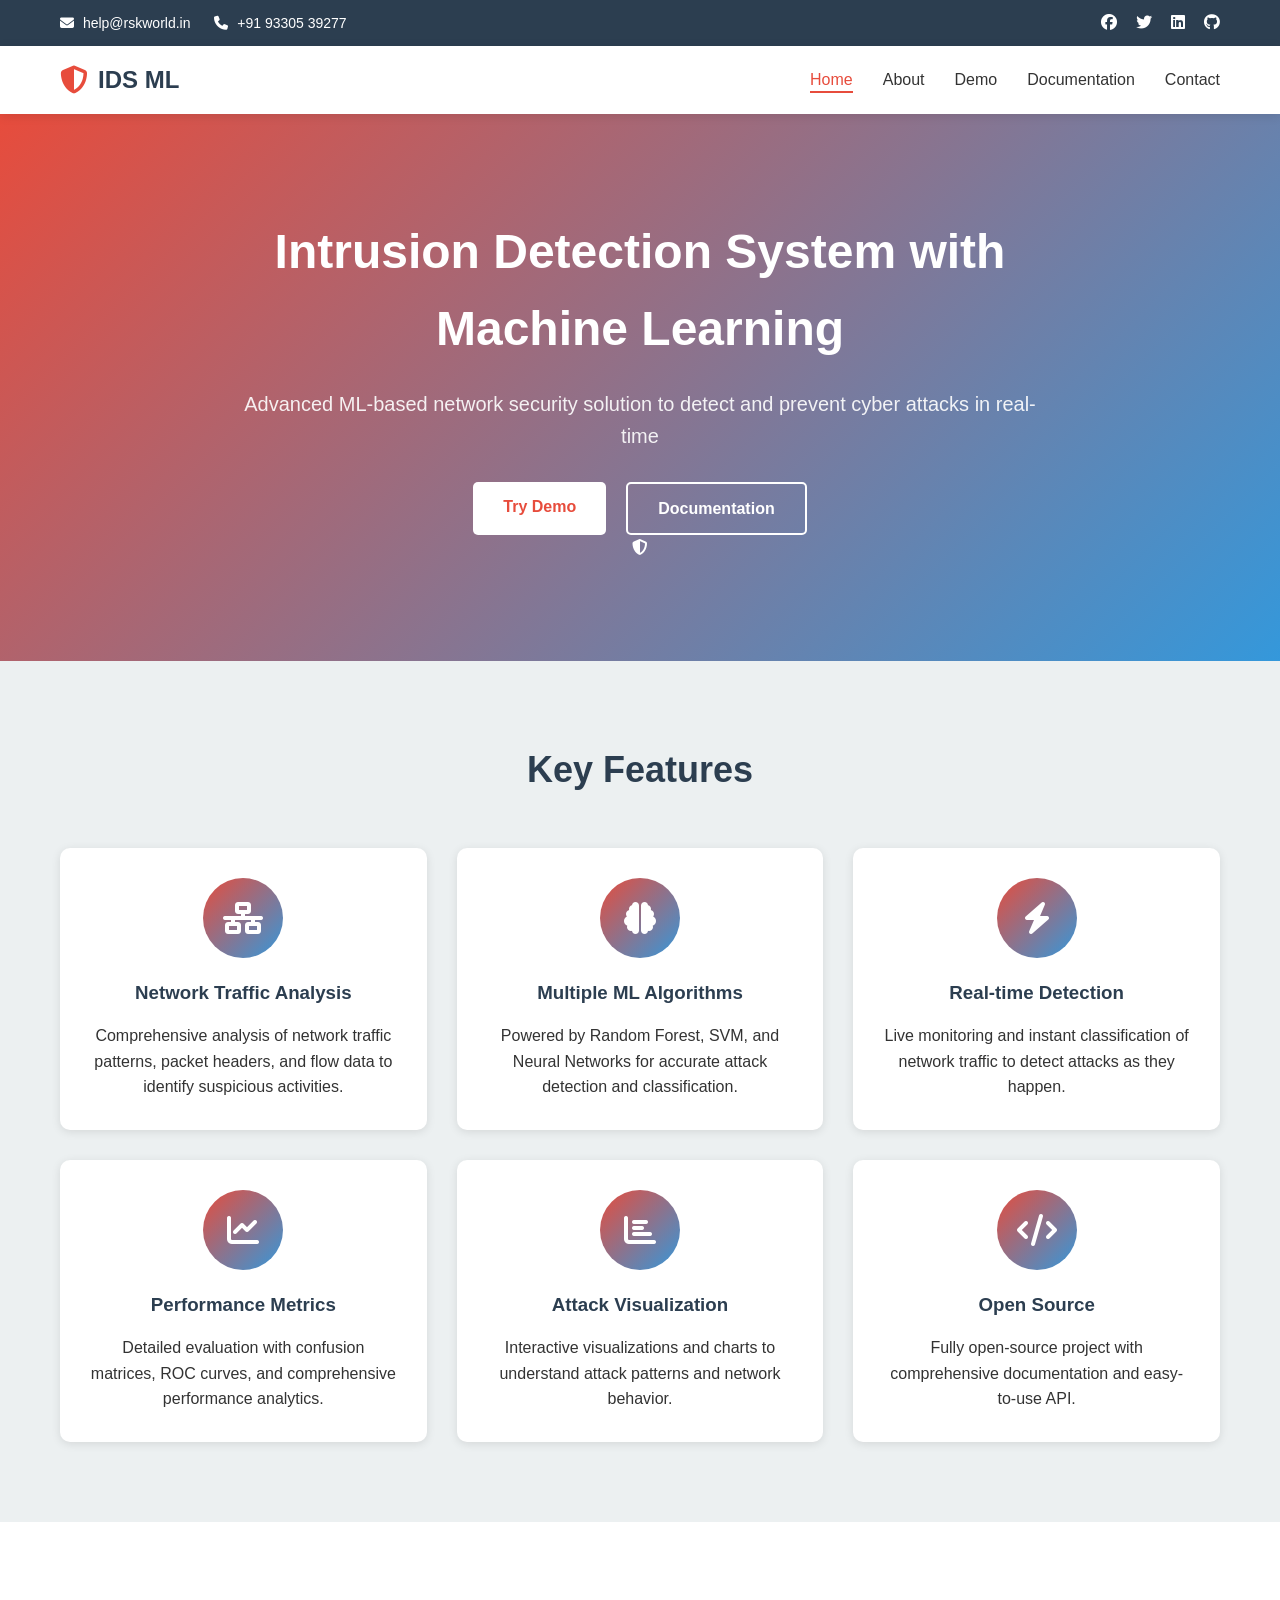
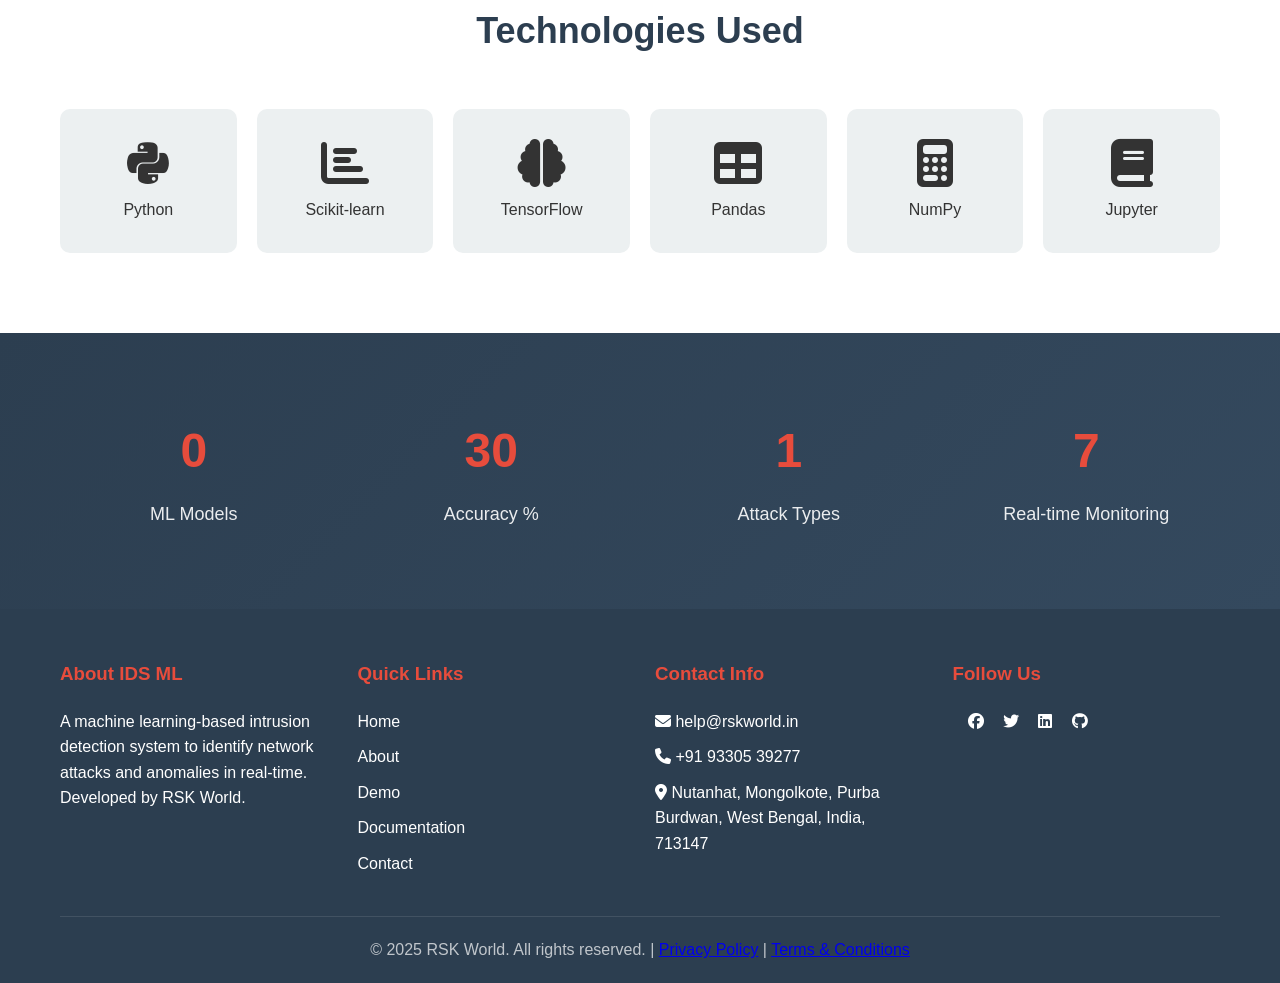
==== web/index.html @ f41d839c "Add files via upload" ====
<!DOCTYPE html>
<html lang="en">
<head>
    <meta charset="UTF-8">
    <meta name="viewport" content="width=device-width, initial-scale=1.0">
    <title>Intrusion Detection System (IDS) with Machine Learning - RSK World</title>
    <meta name="description" content="A machine learning-based intrusion detection system to identify network attacks and anomalies in real-time.">
    <link rel="stylesheet" href="css/style.css">
    <link rel="stylesheet" href="https://cdnjs.cloudflare.com/ajax/libs/font-awesome/6.4.0/css/all.min.css">
</head>
<body>
    <!-- Top Bar -->
    <div class="top-bar" id="topBar">
        <div class="container">
            <div class="top-bar-content">
                <div class="contact-info">
                    <span><i class="fas fa-envelope"></i> help@rskworld.in</span>
                    <span><i class="fas fa-phone"></i> +91 93305 39277</span>
                </div>
                <div class="social-links">
                    <a href="#" aria-label="Facebook"><i class="fab fa-facebook"></i></a>
                    <a href="#" aria-label="Twitter"><i class="fab fa-twitter"></i></a>
                    <a href="#" aria-label="LinkedIn"><i class="fab fa-linkedin"></i></a>
                    <a href="#" aria-label="GitHub"><i class="fab fa-github"></i></a>
                </div>
            </div>
        </div>
    </div>

    <!-- Header -->
    <header class="header" id="header">
        <div class="container">
            <div class="header-content">
                <div class="logo">
                    <a href="index.html">
                        <i class="fas fa-shield-alt"></i>
                        <span>IDS ML</span>
                    </a>
                </div>
                <nav class="nav" id="nav">
                    <ul>
                        <li><a href="index.html" class="active">Home</a></li>
                        <li><a href="about.html">About</a></li>
                        <li><a href="demo.html">Demo</a></li>
                        <li><a href="documentation.html">Documentation</a></li>
                        <li><a href="contact.html">Contact</a></li>
                    </ul>
                </nav>
                <button class="menu-toggle" id="menuToggle" aria-label="Toggle menu">
                    <span></span>
                    <span></span>
                    <span></span>
                </button>
            </div>
        </div>
    </header>

    <!-- Hero Section -->
    <section class="hero">
        <div class="container">
            <div class="hero-content">
                <h1>Intrusion Detection System with Machine Learning</h1>
                <p class="hero-subtitle">Advanced ML-based network security solution to detect and prevent cyber attacks in real-time</p>
                <div class="hero-buttons">
                    <a href="demo.html" class="btn btn-primary">Try Demo</a>
                    <a href="documentation.html" class="btn btn-secondary">Documentation</a>
                </div>
            </div>
            <div class="hero-image">
                <i class="fas fa-shield-alt"></i>
            </div>
        </div>
    </section>

    <!-- Features Section -->
    <section class="features">
        <div class="container">
            <h2 class="section-title">Key Features</h2>
            <div class="features-grid">
                <div class="feature-card">
                    <div class="feature-icon">
                        <i class="fas fa-network-wired"></i>
                    </div>
                    <h3>Network Traffic Analysis</h3>
                    <p>Comprehensive analysis of network traffic patterns, packet headers, and flow data to identify suspicious activities.</p>
                </div>
                <div class="feature-card">
                    <div class="feature-icon">
                        <i class="fas fa-brain"></i>
                    </div>
                    <h3>Multiple ML Algorithms</h3>
                    <p>Powered by Random Forest, SVM, and Neural Networks for accurate attack detection and classification.</p>
                </div>
                <div class="feature-card">
                    <div class="feature-icon">
                        <i class="fas fa-bolt"></i>
                    </div>
                    <h3>Real-time Detection</h3>
                    <p>Live monitoring and instant classification of network traffic to detect attacks as they happen.</p>
                </div>
                <div class="feature-card">
                    <div class="feature-icon">
                        <i class="fas fa-chart-line"></i>
                    </div>
                    <h3>Performance Metrics</h3>
                    <p>Detailed evaluation with confusion matrices, ROC curves, and comprehensive performance analytics.</p>
                </div>
                <div class="feature-card">
                    <div class="feature-icon">
                        <i class="fas fa-chart-bar"></i>
                    </div>
                    <h3>Attack Visualization</h3>
                    <p>Interactive visualizations and charts to understand attack patterns and network behavior.</p>
                </div>
                <div class="feature-card">
                    <div class="feature-icon">
                        <i class="fas fa-code"></i>
                    </div>
                    <h3>Open Source</h3>
                    <p>Fully open-source project with comprehensive documentation and easy-to-use API.</p>
                </div>
            </div>
        </div>
    </section>

    <!-- Technologies Section -->
    <section class="technologies">
        <div class="container">
            <h2 class="section-title">Technologies Used</h2>
            <div class="tech-grid">
                <div class="tech-item">
                    <i class="fab fa-python"></i>
                    <span>Python</span>
                </div>
                <div class="tech-item">
                    <i class="fas fa-chart-bar"></i>
                    <span>Scikit-learn</span>
                </div>
                <div class="tech-item">
                    <i class="fas fa-brain"></i>
                    <span>TensorFlow</span>
                </div>
                <div class="tech-item">
                    <i class="fas fa-table"></i>
                    <span>Pandas</span>
                </div>
                <div class="tech-item">
                    <i class="fas fa-calculator"></i>
                    <span>NumPy</span>
                </div>
                <div class="tech-item">
                    <i class="fas fa-book"></i>
                    <span>Jupyter</span>
                </div>
            </div>
        </div>
    </section>

    <!-- Stats Section -->
    <section class="stats">
        <div class="container">
            <div class="stats-grid">
                <div class="stat-item">
                    <div class="stat-number" data-target="3">0</div>
                    <div class="stat-label">ML Models</div>
                </div>
                <div class="stat-item">
                    <div class="stat-number" data-target="100">0</div>
                    <div class="stat-label">Accuracy %</div>
                </div>
                <div class="stat-item">
                    <div class="stat-number" data-target="5">0</div>
                    <div class="stat-label">Attack Types</div>
                </div>
                <div class="stat-item">
                    <div class="stat-number" data-target="24">0</div>
                    <div class="stat-label">Real-time Monitoring</div>
                </div>
            </div>
        </div>
    </section>

    <!-- Footer -->
    <footer class="footer">
        <div class="container">
            <div class="footer-content">
                <div class="footer-section">
                    <h3>About IDS ML</h3>
                    <p>A machine learning-based intrusion detection system to identify network attacks and anomalies in real-time. Developed by RSK World.</p>
                </div>
                <div class="footer-section">
                    <h3>Quick Links</h3>
                    <ul>
                        <li><a href="index.html">Home</a></li>
                        <li><a href="about.html">About</a></li>
                        <li><a href="demo.html">Demo</a></li>
                        <li><a href="documentation.html">Documentation</a></li>
                        <li><a href="contact.html">Contact</a></li>
                    </ul>
                </div>
                <div class="footer-section">
                    <h3>Contact Info</h3>
                    <ul>
                        <li><i class="fas fa-envelope"></i> help@rskworld.in</li>
                        <li><i class="fas fa-phone"></i> +91 93305 39277</li>
                        <li><i class="fas fa-map-marker-alt"></i> Nutanhat, Mongolkote, Purba Burdwan, West Bengal, India, 713147</li>
                    </ul>
                </div>
                <div class="footer-section">
                    <h3>Follow Us</h3>
                    <div class="social-links">
                        <a href="#" aria-label="Facebook"><i class="fab fa-facebook"></i></a>
                        <a href="#" aria-label="Twitter"><i class="fab fa-twitter"></i></a>
                        <a href="#" aria-label="LinkedIn"><i class="fab fa-linkedin"></i></a>
                        <a href="#" aria-label="GitHub"><i class="fab fa-github"></i></a>
                    </div>
                </div>
            </div>
            <div class="footer-bottom">
                <p>&copy; 2025 RSK World. All rights reserved. | <a href="privacy.html">Privacy Policy</a> | <a href="terms.html">Terms & Conditions</a></p>
            </div>
        </div>
    </footer>

    <script src="js/main.js"></script>
</body>
</html>
---- web/css/style.css ----
/* Reset and Base Styles */
* {
    margin: 0;
    padding: 0;
    box-sizing: border-box;
}

:root {
    --primary-color: #e74c3c;
    --secondary-color: #3498db;
    --dark-color: #2c3e50;
    --light-color: #ecf0f1;
    --text-color: #333;
    --text-light: #666;
    --border-color: #ddd;
    --success-color: #27ae60;
    --warning-color: #f39c12;
    --shadow: 0 2px 10px rgba(0,0,0,0.1);
    --shadow-lg: 0 5px 20px rgba(0,0,0,0.15);
    --transition: all 0.3s ease;
}

body {
    font-family: 'Segoe UI', Tahoma, Geneva, Verdana, sans-serif;
    line-height: 1.6;
    color: var(--text-color);
    background-color: #fff;
}

.container {
    max-width: 1200px;
    margin: 0 auto;
    padding: 0 20px;
}

/* Top Bar */
.top-bar {
    background: var(--dark-color);
    color: #fff;
    padding: 10px 0;
    font-size: 14px;
}

.top-bar-content {
    display: flex;
    justify-content: space-between;
    align-items: center;
}

.contact-info span {
    margin-right: 20px;
}

.contact-info i {
    margin-right: 5px;
}

.social-links a {
    color: #fff;
    margin-left: 15px;
    font-size: 16px;
    transition: var(--transition);
}

.social-links a:hover {
    color: var(--primary-color);
}

/* Header */
.header {
    background: #fff;
    box-shadow: var(--shadow);
    position: sticky;
    top: 0;
    z-index: 1000;
    transition: var(--transition);
}

.header.sticky {
    box-shadow: var(--shadow-lg);
}

.header-content {
    display: flex;
    justify-content: space-between;
    align-items: center;
    padding: 15px 0;
}

.logo a {
    display: flex;
    align-items: center;
    text-decoration: none;
    color: var(--dark-color);
    font-size: 24px;
    font-weight: bold;
}

.logo i {
    color: var(--primary-color);
    margin-right: 10px;
    font-size: 28px;
}

.nav ul {
    display: flex;
    list-style: none;
    gap: 30px;
}

.nav a {
    text-decoration: none;
    color: var(--text-color);
    font-weight: 500;
    transition: var(--transition);
    position: relative;
}

.nav a:hover,
.nav a.active {
    color: var(--primary-color);
}

.nav a.active::after {
    content: '';
    position: absolute;
    bottom: -5px;
    left: 0;
    width: 100%;
    height: 2px;
    background: var(--primary-color);
}

.menu-toggle {
    display: none;
    flex-direction: column;
    background: none;
    border: none;
    cursor: pointer;
    gap: 5px;
}

.menu-toggle span {
    width: 25px;
    height: 3px;
    background: var(--dark-color);
    transition: var(--transition);
}

/* Hero Section */
.hero {
    background: linear-gradient(135deg, var(--primary-color) 0%, var(--secondary-color) 100%);
    color: #fff;
    padding: 100px 0;
    text-align: center;
}

.hero-content {
    max-width: 800px;
    margin: 0 auto;
}

.hero h1 {
    font-size: 48px;
    margin-bottom: 20px;
    animation: fadeInUp 0.8s ease;
}

.hero-subtitle {
    font-size: 20px;
    margin-bottom: 30px;
    opacity: 0.9;
    animation: fadeInUp 1s ease;
}

.hero-buttons {
    display: flex;
    gap: 20px;
    justify-content: center;
    animation: fadeInUp 1.2s ease;
}

.btn {
    padding: 12px 30px;
    border-radius: 5px;
    text-decoration: none;
    font-weight: 600;
    transition: var(--transition);
    display: inline-block;
}

.btn-primary {
    background: #fff;
    color: var(--primary-color);
}

.btn-primary:hover {
    transform: translateY(-2px);
    box-shadow: var(--shadow-lg);
}

.btn-secondary {
    background: transparent;
    color: #fff;
    border: 2px solid #fff;
}

.btn-secondary:hover {
    background: #fff;
    color: var(--primary-color);
}

/* Features Section */
.features {
    padding: 80px 0;
    background: var(--light-color);
}

.section-title {
    text-align: center;
    font-size: 36px;
    margin-bottom: 50px;
    color: var(--dark-color);
}

.features-grid {
    display: grid;
    grid-template-columns: repeat(auto-fit, minmax(300px, 1fr));
    gap: 30px;
}

.feature-card {
    background: #fff;
    padding: 30px;
    border-radius: 10px;
    text-align: center;
    box-shadow: var(--shadow);
    transition: var(--transition);
}

.feature-card:hover {
    transform: translateY(-5px);
    box-shadow: var(--shadow-lg);
}

.feature-icon {
    width: 80px;
    height: 80px;
    margin: 0 auto 20px;
    background: linear-gradient(135deg, var(--primary-color), var(--secondary-color));
    border-radius: 50%;
    display: flex;
    align-items: center;
    justify-content: center;
    color: #fff;
    font-size: 32px;
}

.feature-card h3 {
    margin-bottom: 15px;
    color: var(--dark-color);
}

/* Technologies Section */
.technologies {
    padding: 80px 0;
}

.tech-grid {
    display: grid;
    grid-template-columns: repeat(auto-fit, minmax(150px, 1fr));
    gap: 20px;
}

.tech-item {
    background: var(--light-color);
    padding: 30px;
    text-align: center;
    border-radius: 10px;
    transition: var(--transition);
}

.tech-item:hover {
    background: var(--primary-color);
    color: #fff;
    transform: translateY(-5px);
}

.tech-item i {
    font-size: 48px;
    margin-bottom: 10px;
    display: block;
}

/* Stats Section */
.stats {
    background: linear-gradient(135deg, var(--dark-color) 0%, #34495e 100%);
    color: #fff;
    padding: 80px 0;
}

.stats-grid {
    display: grid;
    grid-template-columns: repeat(auto-fit, minmax(200px, 1fr));
    gap: 30px;
}

.stat-item {
    text-align: center;
}

.stat-number {
    font-size: 48px;
    font-weight: bold;
    margin-bottom: 10px;
    color: var(--primary-color);
}

.stat-label {
    font-size: 18px;
    opacity: 0.9;
}

/* Contact Section */
.page-header {
    background: linear-gradient(135deg, var(--primary-color) 0%, var(--secondary-color) 100%);
    color: #fff;
    padding: 60px 0;
    text-align: center;
}

.page-header h1 {
    font-size: 42px;
    margin-bottom: 15px;
}

.contact-section {
    padding: 60px 0;
}

.contact-stats {
    display: grid;
    grid-template-columns: repeat(auto-fit, minmax(250px, 1fr));
    gap: 30px;
    margin-bottom: 50px;
}

.stat-card {
    background: #fff;
    padding: 30px;
    border-radius: 10px;
    box-shadow: var(--shadow);
    text-align: center;
}

.stat-icon {
    font-size: 48px;
    color: var(--primary-color);
    margin-bottom: 15px;
}

.stat-card .stat-number {
    font-size: 36px;
    font-weight: bold;
    color: var(--dark-color);
    margin-bottom: 5px;
}

.stat-card .stat-label {
    font-size: 16px;
    color: var(--text-light);
    margin-bottom: 5px;
}

.stat-sub {
    font-size: 14px;
    color: var(--text-light);
}

.contact-content {
    display: grid;
    grid-template-columns: 1fr 1.5fr;
    gap: 40px;
    margin-top: 40px;
}

.contact-info-cards {
    display: flex;
    flex-direction: column;
    gap: 20px;
}

.info-card {
    background: #fff;
    padding: 30px;
    border-radius: 10px;
    box-shadow: var(--shadow);
}

.info-card h3 {
    color: var(--primary-color);
    margin-bottom: 15px;
    display: flex;
    align-items: center;
    gap: 10px;
}

.email-list {
    margin: 20px 0;
}

.email-item {
    margin-bottom: 10px;
}

.email-item a {
    color: var(--secondary-color);
    text-decoration: none;
}

.email-item a:hover {
    text-decoration: underline;
}

.response-time {
    margin-top: 20px;
    padding-top: 20px;
    border-top: 1px solid var(--border-color);
}

.response-time h4 {
    margin-bottom: 10px;
    color: var(--dark-color);
}

.contact-details p {
    margin-bottom: 10px;
}

.contact-details i {
    margin-right: 10px;
    color: var(--primary-color);
}

.contact-forms {
    background: #fff;
    padding: 30px;
    border-radius: 10px;
    box-shadow: var(--shadow);
}

.form-tabs {
    display: flex;
    gap: 10px;
    margin-bottom: 30px;
    border-bottom: 2px solid var(--border-color);
}

.tab-btn {
    padding: 10px 20px;
    background: none;
    border: none;
    cursor: pointer;
    font-size: 16px;
    color: var(--text-light);
    border-bottom: 2px solid transparent;
    margin-bottom: -2px;
    transition: var(--transition);
}

.tab-btn.active {
    color: var(--primary-color);
    border-bottom-color: var(--primary-color);
}

.tab-content {
    display: none;
}

.tab-content.active {
    display: block;
}

.contact-form {
    margin-top: 20px;
}

.form-group {
    margin-bottom: 20px;
}

.form-group label {
    display: block;
    margin-bottom: 5px;
    font-weight: 500;
    color: var(--dark-color);
}

.form-group input,
.form-group select,
.form-group textarea {
    width: 100%;
    padding: 12px;
    border: 1px solid var(--border-color);
    border-radius: 5px;
    font-size: 16px;
    transition: var(--transition);
}

.form-group input:focus,
.form-group select:focus,
.form-group textarea:focus {
    outline: none;
    border-color: var(--primary-color);
    box-shadow: 0 0 0 3px rgba(231, 76, 60, 0.1);
}

.checkbox-group label {
    display: flex;
    align-items: center;
    gap: 10px;
    font-weight: normal;
}

.checkbox-group input[type="checkbox"] {
    width: auto;
}

/* Footer */
.footer {
    background: var(--dark-color);
    color: #fff;
    padding: 50px 0 20px;
}

.footer-content {
    display: grid;
    grid-template-columns: repeat(auto-fit, minmax(250px, 1fr));
    gap: 30px;
    margin-bottom: 30px;
}

.footer-section h3 {
    margin-bottom: 20px;
    color: var(--primary-color);
}

.footer-section ul {
    list-style: none;
}

.footer-section ul li {
    margin-bottom: 10px;
}

.footer-section a {
    color: #fff;
    text-decoration: none;
    transition: var(--transition);
}

.footer-section a:hover {
    color: var(--primary-color);
}

.footer-bottom {
    text-align: center;
    padding-top: 20px;
    border-top: 1px solid rgba(255,255,255,0.1);
    color: rgba(255,255,255,0.7);
}

/* Animations */
@keyframes fadeInUp {
    from {
        opacity: 0;
        transform: translateY(30px);
    }
    to {
        opacity: 1;
        transform: translateY(0);
    }
}

/* Responsive */
@media (max-width: 768px) {
    .menu-toggle {
        display: flex;
    }

    .nav {
        position: absolute;
        top: 100%;
        left: 0;
        width: 100%;
        background: #fff;
        box-shadow: var(--shadow);
        display: none;
    }

    .nav.active {
        display: block;
    }

    .nav ul {
        flex-direction: column;
        padding: 20px;
        gap: 0;
    }

    .nav li {
        padding: 10px 0;
        border-bottom: 1px solid var(--border-color);
    }

    .hero h1 {
        font-size: 32px;
    }

    .hero-buttons {
        flex-direction: column;
    }

    .contact-content {
        grid-template-columns: 1fr;
    }

    .top-bar-content {
        flex-direction: column;
        gap: 10px;
        text-align: center;
    }
}
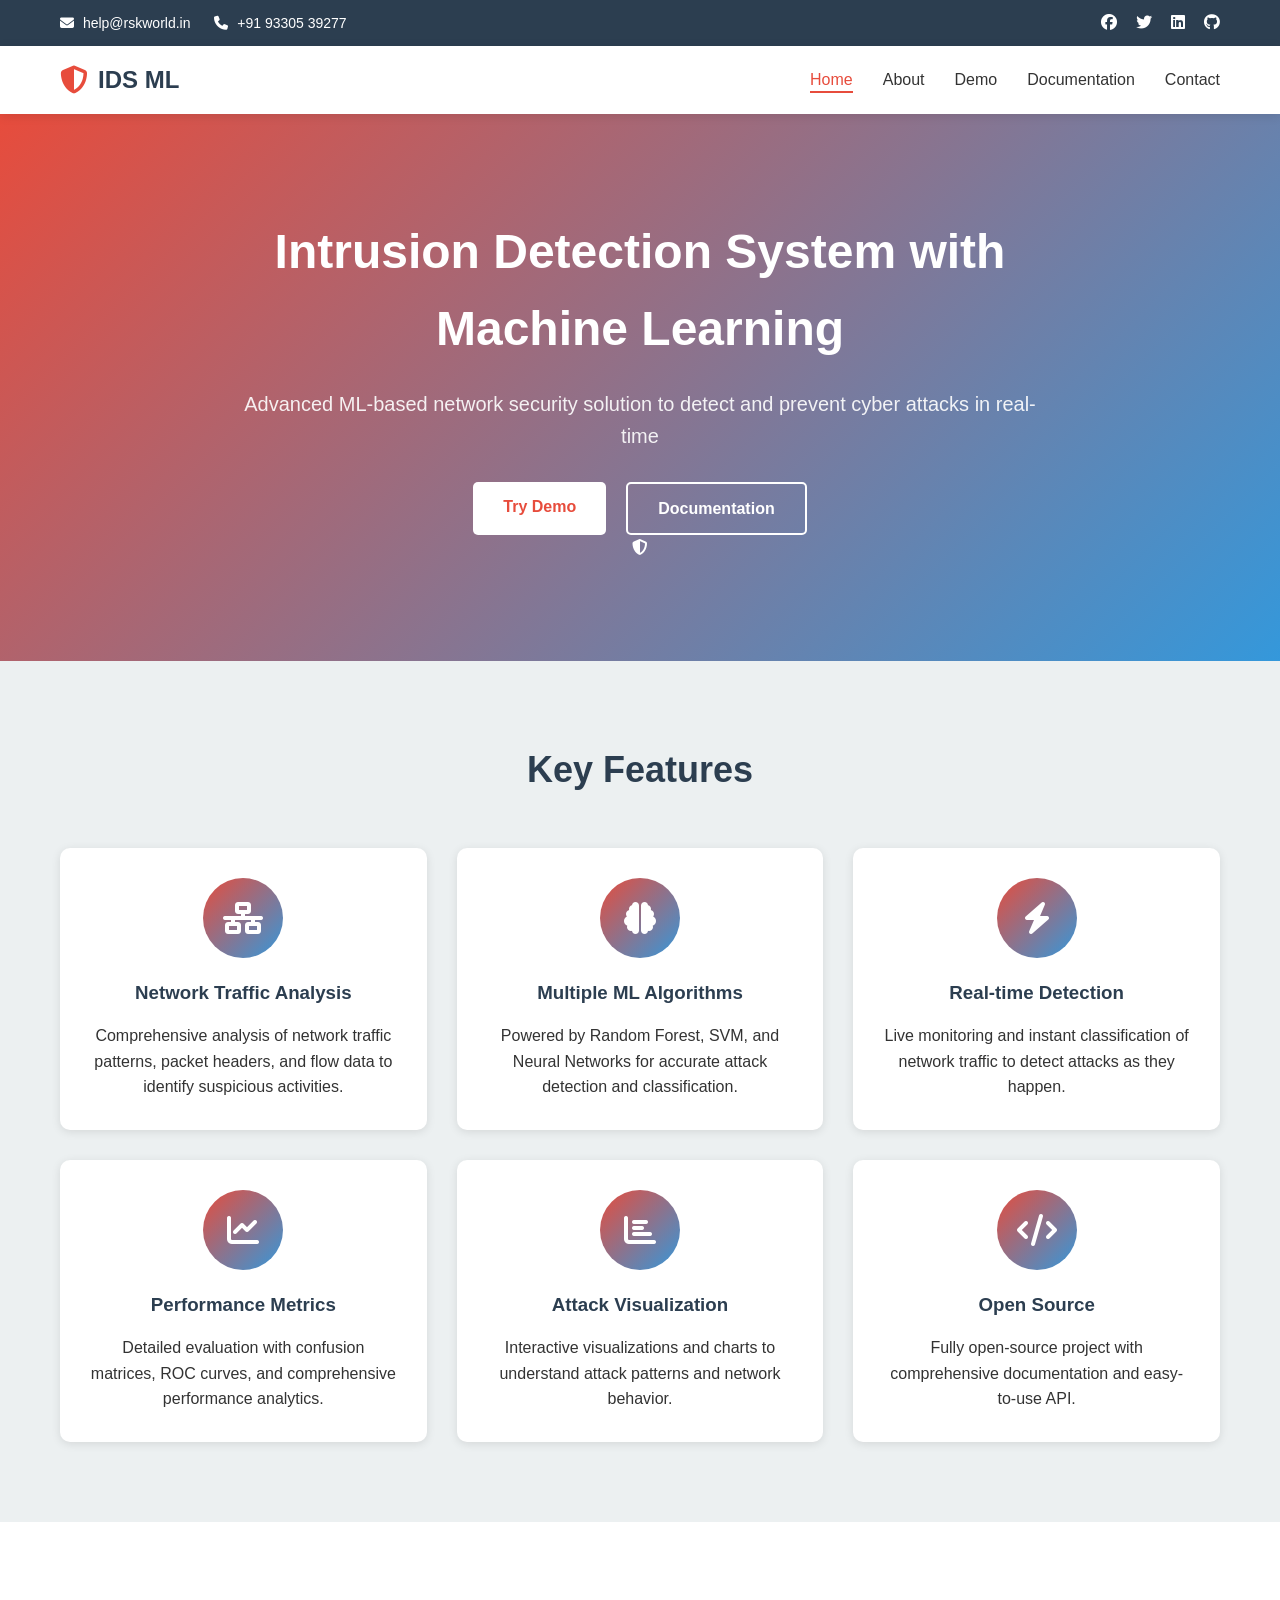
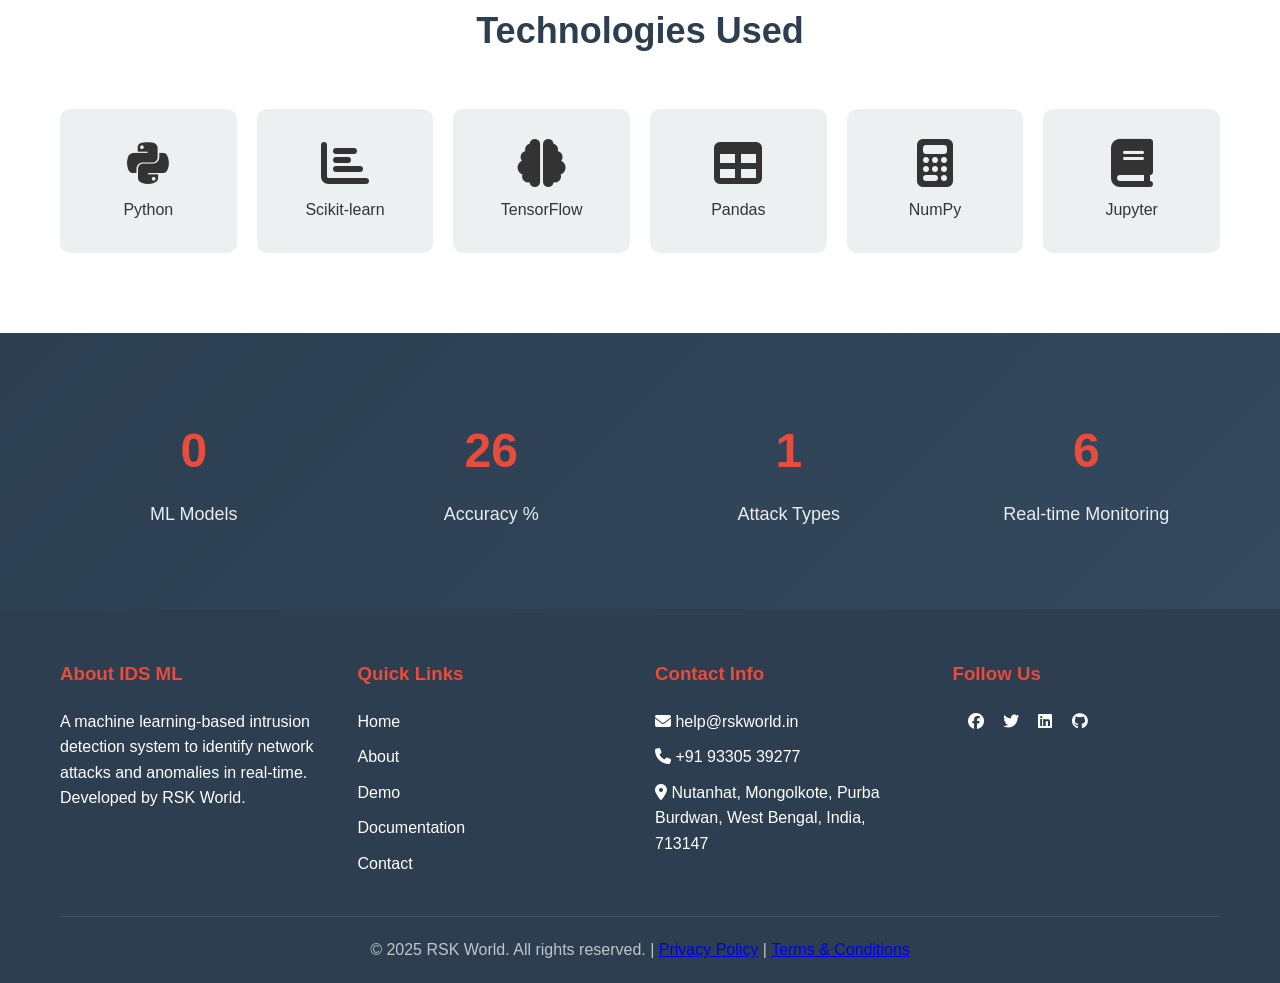
==== commit 2edc37cf: "Initial commit: IDS ML project with web interface - Complete ML-based intrusion detection system wit" ====
--- a/web/index.html
+++ b/web/index.html
@@ -1,228 +1,228 @@
-<!DOCTYPE html>
-<html lang="en">
-<head>
-    <meta charset="UTF-8">
-    <meta name="viewport" content="width=device-width, initial-scale=1.0">
-    <title>Intrusion Detection System (IDS) with Machine Learning - RSK World</title>
-    <meta name="description" content="A machine learning-based intrusion detection system to identify network attacks and anomalies in real-time.">
-    <link rel="stylesheet" href="css/style.css">
-    <link rel="stylesheet" href="https://cdnjs.cloudflare.com/ajax/libs/font-awesome/6.4.0/css/all.min.css">
-</head>
-<body>
-    <!-- Top Bar -->
-    <div class="top-bar" id="topBar">
-        <div class="container">
-            <div class="top-bar-content">
-                <div class="contact-info">
-                    <span><i class="fas fa-envelope"></i> help@rskworld.in</span>
-                    <span><i class="fas fa-phone"></i> +91 93305 39277</span>
-                </div>
-                <div class="social-links">
-                    <a href="#" aria-label="Facebook"><i class="fab fa-facebook"></i></a>
-                    <a href="#" aria-label="Twitter"><i class="fab fa-twitter"></i></a>
-                    <a href="#" aria-label="LinkedIn"><i class="fab fa-linkedin"></i></a>
-                    <a href="#" aria-label="GitHub"><i class="fab fa-github"></i></a>
-                </div>
-            </div>
-        </div>
-    </div>
-
-    <!-- Header -->
-    <header class="header" id="header">
-        <div class="container">
-            <div class="header-content">
-                <div class="logo">
-                    <a href="index.html">
-                        <i class="fas fa-shield-alt"></i>
-                        <span>IDS ML</span>
-                    </a>
-                </div>
-                <nav class="nav" id="nav">
-                    <ul>
-                        <li><a href="index.html" class="active">Home</a></li>
-                        <li><a href="about.html">About</a></li>
-                        <li><a href="demo.html">Demo</a></li>
-                        <li><a href="documentation.html">Documentation</a></li>
-                        <li><a href="contact.html">Contact</a></li>
-                    </ul>
-                </nav>
-                <button class="menu-toggle" id="menuToggle" aria-label="Toggle menu">
-                    <span></span>
-                    <span></span>
-                    <span></span>
-                </button>
-            </div>
-        </div>
-    </header>
-
-    <!-- Hero Section -->
-    <section class="hero">
-        <div class="container">
-            <div class="hero-content">
-                <h1>Intrusion Detection System with Machine Learning</h1>
-                <p class="hero-subtitle">Advanced ML-based network security solution to detect and prevent cyber attacks in real-time</p>
-                <div class="hero-buttons">
-                    <a href="demo.html" class="btn btn-primary">Try Demo</a>
-                    <a href="documentation.html" class="btn btn-secondary">Documentation</a>
-                </div>
-            </div>
-            <div class="hero-image">
-                <i class="fas fa-shield-alt"></i>
-            </div>
-        </div>
-    </section>
-
-    <!-- Features Section -->
-    <section class="features">
-        <div class="container">
-            <h2 class="section-title">Key Features</h2>
-            <div class="features-grid">
-                <div class="feature-card">
-                    <div class="feature-icon">
-                        <i class="fas fa-network-wired"></i>
-                    </div>
-                    <h3>Network Traffic Analysis</h3>
-                    <p>Comprehensive analysis of network traffic patterns, packet headers, and flow data to identify suspicious activities.</p>
-                </div>
-                <div class="feature-card">
-                    <div class="feature-icon">
-                        <i class="fas fa-brain"></i>
-                    </div>
-                    <h3>Multiple ML Algorithms</h3>
-                    <p>Powered by Random Forest, SVM, and Neural Networks for accurate attack detection and classification.</p>
-                </div>
-                <div class="feature-card">
-                    <div class="feature-icon">
-                        <i class="fas fa-bolt"></i>
-                    </div>
-                    <h3>Real-time Detection</h3>
-                    <p>Live monitoring and instant classification of network traffic to detect attacks as they happen.</p>
-                </div>
-                <div class="feature-card">
-                    <div class="feature-icon">
-                        <i class="fas fa-chart-line"></i>
-                    </div>
-                    <h3>Performance Metrics</h3>
-                    <p>Detailed evaluation with confusion matrices, ROC curves, and comprehensive performance analytics.</p>
-                </div>
-                <div class="feature-card">
-                    <div class="feature-icon">
-                        <i class="fas fa-chart-bar"></i>
-                    </div>
-                    <h3>Attack Visualization</h3>
-                    <p>Interactive visualizations and charts to understand attack patterns and network behavior.</p>
-                </div>
-                <div class="feature-card">
-                    <div class="feature-icon">
-                        <i class="fas fa-code"></i>
-                    </div>
-                    <h3>Open Source</h3>
-                    <p>Fully open-source project with comprehensive documentation and easy-to-use API.</p>
-                </div>
-            </div>
-        </div>
-    </section>
-
-    <!-- Technologies Section -->
-    <section class="technologies">
-        <div class="container">
-            <h2 class="section-title">Technologies Used</h2>
-            <div class="tech-grid">
-                <div class="tech-item">
-                    <i class="fab fa-python"></i>
-                    <span>Python</span>
-                </div>
-                <div class="tech-item">
-                    <i class="fas fa-chart-bar"></i>
-                    <span>Scikit-learn</span>
-                </div>
-                <div class="tech-item">
-                    <i class="fas fa-brain"></i>
-                    <span>TensorFlow</span>
-                </div>
-                <div class="tech-item">
-                    <i class="fas fa-table"></i>
-                    <span>Pandas</span>
-                </div>
-                <div class="tech-item">
-                    <i class="fas fa-calculator"></i>
-                    <span>NumPy</span>
-                </div>
-                <div class="tech-item">
-                    <i class="fas fa-book"></i>
-                    <span>Jupyter</span>
-                </div>
-            </div>
-        </div>
-    </section>
-
-    <!-- Stats Section -->
-    <section class="stats">
-        <div class="container">
-            <div class="stats-grid">
-                <div class="stat-item">
-                    <div class="stat-number" data-target="3">0</div>
-                    <div class="stat-label">ML Models</div>
-                </div>
-                <div class="stat-item">
-                    <div class="stat-number" data-target="100">0</div>
-                    <div class="stat-label">Accuracy %</div>
-                </div>
-                <div class="stat-item">
-                    <div class="stat-number" data-target="5">0</div>
-                    <div class="stat-label">Attack Types</div>
-                </div>
-                <div class="stat-item">
-                    <div class="stat-number" data-target="24">0</div>
-                    <div class="stat-label">Real-time Monitoring</div>
-                </div>
-            </div>
-        </div>
-    </section>
-
-    <!-- Footer -->
-    <footer class="footer">
-        <div class="container">
-            <div class="footer-content">
-                <div class="footer-section">
-                    <h3>About IDS ML</h3>
-                    <p>A machine learning-based intrusion detection system to identify network attacks and anomalies in real-time. Developed by RSK World.</p>
-                </div>
-                <div class="footer-section">
-                    <h3>Quick Links</h3>
-                    <ul>
-                        <li><a href="index.html">Home</a></li>
-                        <li><a href="about.html">About</a></li>
-                        <li><a href="demo.html">Demo</a></li>
-                        <li><a href="documentation.html">Documentation</a></li>
-                        <li><a href="contact.html">Contact</a></li>
-                    </ul>
-                </div>
-                <div class="footer-section">
-                    <h3>Contact Info</h3>
-                    <ul>
-                        <li><i class="fas fa-envelope"></i> help@rskworld.in</li>
-                        <li><i class="fas fa-phone"></i> +91 93305 39277</li>
-                        <li><i class="fas fa-map-marker-alt"></i> Nutanhat, Mongolkote, Purba Burdwan, West Bengal, India, 713147</li>
-                    </ul>
-                </div>
-                <div class="footer-section">
-                    <h3>Follow Us</h3>
-                    <div class="social-links">
-                        <a href="#" aria-label="Facebook"><i class="fab fa-facebook"></i></a>
-                        <a href="#" aria-label="Twitter"><i class="fab fa-twitter"></i></a>
-                        <a href="#" aria-label="LinkedIn"><i class="fab fa-linkedin"></i></a>
-                        <a href="#" aria-label="GitHub"><i class="fab fa-github"></i></a>
-                    </div>
-                </div>
-            </div>
-            <div class="footer-bottom">
-                <p>&copy; 2025 RSK World. All rights reserved. | <a href="privacy.html">Privacy Policy</a> | <a href="terms.html">Terms & Conditions</a></p>
-            </div>
-        </div>
-    </footer>
-
-    <script src="js/main.js"></script>
-</body>
-</html>
-
+<!DOCTYPE html>
+<html lang="en">
+<head>
+    <meta charset="UTF-8">
+    <meta name="viewport" content="width=device-width, initial-scale=1.0">
+    <title>Intrusion Detection System (IDS) with Machine Learning - RSK World</title>
+    <meta name="description" content="A machine learning-based intrusion detection system to identify network attacks and anomalies in real-time.">
+    <link rel="stylesheet" href="css/style.css">
+    <link rel="stylesheet" href="https://cdnjs.cloudflare.com/ajax/libs/font-awesome/6.4.0/css/all.min.css">
+</head>
+<body>
+    <!-- Top Bar -->
+    <div class="top-bar" id="topBar">
+        <div class="container">
+            <div class="top-bar-content">
+                <div class="contact-info">
+                    <span><i class="fas fa-envelope"></i> help@rskworld.in</span>
+                    <span><i class="fas fa-phone"></i> +91 93305 39277</span>
+                </div>
+                <div class="social-links">
+                    <a href="#" aria-label="Facebook"><i class="fab fa-facebook"></i></a>
+                    <a href="#" aria-label="Twitter"><i class="fab fa-twitter"></i></a>
+                    <a href="#" aria-label="LinkedIn"><i class="fab fa-linkedin"></i></a>
+                    <a href="#" aria-label="GitHub"><i class="fab fa-github"></i></a>
+                </div>
+            </div>
+        </div>
+    </div>
+
+    <!-- Header -->
+    <header class="header" id="header">
+        <div class="container">
+            <div class="header-content">
+                <div class="logo">
+                    <a href="index.html">
+                        <i class="fas fa-shield-alt"></i>
+                        <span>IDS ML</span>
+                    </a>
+                </div>
+                <nav class="nav" id="nav">
+                    <ul>
+                        <li><a href="index.html" class="active">Home</a></li>
+                        <li><a href="about.html">About</a></li>
+                        <li><a href="demo.html">Demo</a></li>
+                        <li><a href="documentation.html">Documentation</a></li>
+                        <li><a href="contact.html">Contact</a></li>
+                    </ul>
+                </nav>
+                <button class="menu-toggle" id="menuToggle" aria-label="Toggle menu">
+                    <span></span>
+                    <span></span>
+                    <span></span>
+                </button>
+            </div>
+        </div>
+    </header>
+
+    <!-- Hero Section -->
+    <section class="hero">
+        <div class="container">
+            <div class="hero-content">
+                <h1>Intrusion Detection System with Machine Learning</h1>
+                <p class="hero-subtitle">Advanced ML-based network security solution to detect and prevent cyber attacks in real-time</p>
+                <div class="hero-buttons">
+                    <a href="demo.html" class="btn btn-primary">Try Demo</a>
+                    <a href="documentation.html" class="btn btn-secondary">Documentation</a>
+                </div>
+            </div>
+            <div class="hero-image">
+                <i class="fas fa-shield-alt"></i>
+            </div>
+        </div>
+    </section>
+
+    <!-- Features Section -->
+    <section class="features">
+        <div class="container">
+            <h2 class="section-title">Key Features</h2>
+            <div class="features-grid">
+                <div class="feature-card">
+                    <div class="feature-icon">
+                        <i class="fas fa-network-wired"></i>
+                    </div>
+                    <h3>Network Traffic Analysis</h3>
+                    <p>Comprehensive analysis of network traffic patterns, packet headers, and flow data to identify suspicious activities.</p>
+                </div>
+                <div class="feature-card">
+                    <div class="feature-icon">
+                        <i class="fas fa-brain"></i>
+                    </div>
+                    <h3>Multiple ML Algorithms</h3>
+                    <p>Powered by Random Forest, SVM, and Neural Networks for accurate attack detection and classification.</p>
+                </div>
+                <div class="feature-card">
+                    <div class="feature-icon">
+                        <i class="fas fa-bolt"></i>
+                    </div>
+                    <h3>Real-time Detection</h3>
+                    <p>Live monitoring and instant classification of network traffic to detect attacks as they happen.</p>
+                </div>
+                <div class="feature-card">
+                    <div class="feature-icon">
+                        <i class="fas fa-chart-line"></i>
+                    </div>
+                    <h3>Performance Metrics</h3>
+                    <p>Detailed evaluation with confusion matrices, ROC curves, and comprehensive performance analytics.</p>
+                </div>
+                <div class="feature-card">
+                    <div class="feature-icon">
+                        <i class="fas fa-chart-bar"></i>
+                    </div>
+                    <h3>Attack Visualization</h3>
+                    <p>Interactive visualizations and charts to understand attack patterns and network behavior.</p>
+                </div>
+                <div class="feature-card">
+                    <div class="feature-icon">
+                        <i class="fas fa-code"></i>
+                    </div>
+                    <h3>Open Source</h3>
+                    <p>Fully open-source project with comprehensive documentation and easy-to-use API.</p>
+                </div>
+            </div>
+        </div>
+    </section>
+
+    <!-- Technologies Section -->
+    <section class="technologies">
+        <div class="container">
+            <h2 class="section-title">Technologies Used</h2>
+            <div class="tech-grid">
+                <div class="tech-item">
+                    <i class="fab fa-python"></i>
+                    <span>Python</span>
+                </div>
+                <div class="tech-item">
+                    <i class="fas fa-chart-bar"></i>
+                    <span>Scikit-learn</span>
+                </div>
+                <div class="tech-item">
+                    <i class="fas fa-brain"></i>
+                    <span>TensorFlow</span>
+                </div>
+                <div class="tech-item">
+                    <i class="fas fa-table"></i>
+                    <span>Pandas</span>
+                </div>
+                <div class="tech-item">
+                    <i class="fas fa-calculator"></i>
+                    <span>NumPy</span>
+                </div>
+                <div class="tech-item">
+                    <i class="fas fa-book"></i>
+                    <span>Jupyter</span>
+                </div>
+            </div>
+        </div>
+    </section>
+
+    <!-- Stats Section -->
+    <section class="stats">
+        <div class="container">
+            <div class="stats-grid">
+                <div class="stat-item">
+                    <div class="stat-number" data-target="3">0</div>
+                    <div class="stat-label">ML Models</div>
+                </div>
+                <div class="stat-item">
+                    <div class="stat-number" data-target="100">0</div>
+                    <div class="stat-label">Accuracy %</div>
+                </div>
+                <div class="stat-item">
+                    <div class="stat-number" data-target="5">0</div>
+                    <div class="stat-label">Attack Types</div>
+                </div>
+                <div class="stat-item">
+                    <div class="stat-number" data-target="24">0</div>
+                    <div class="stat-label">Real-time Monitoring</div>
+                </div>
+            </div>
+        </div>
+    </section>
+
+    <!-- Footer -->
+    <footer class="footer">
+        <div class="container">
+            <div class="footer-content">
+                <div class="footer-section">
+                    <h3>About IDS ML</h3>
+                    <p>A machine learning-based intrusion detection system to identify network attacks and anomalies in real-time. Developed by RSK World.</p>
+                </div>
+                <div class="footer-section">
+                    <h3>Quick Links</h3>
+                    <ul>
+                        <li><a href="index.html">Home</a></li>
+                        <li><a href="about.html">About</a></li>
+                        <li><a href="demo.html">Demo</a></li>
+                        <li><a href="documentation.html">Documentation</a></li>
+                        <li><a href="contact.html">Contact</a></li>
+                    </ul>
+                </div>
+                <div class="footer-section">
+                    <h3>Contact Info</h3>
+                    <ul>
+                        <li><i class="fas fa-envelope"></i> help@rskworld.in</li>
+                        <li><i class="fas fa-phone"></i> +91 93305 39277</li>
+                        <li><i class="fas fa-map-marker-alt"></i> Nutanhat, Mongolkote, Purba Burdwan, West Bengal, India, 713147</li>
+                    </ul>
+                </div>
+                <div class="footer-section">
+                    <h3>Follow Us</h3>
+                    <div class="social-links">
+                        <a href="#" aria-label="Facebook"><i class="fab fa-facebook"></i></a>
+                        <a href="#" aria-label="Twitter"><i class="fab fa-twitter"></i></a>
+                        <a href="#" aria-label="LinkedIn"><i class="fab fa-linkedin"></i></a>
+                        <a href="#" aria-label="GitHub"><i class="fab fa-github"></i></a>
+                    </div>
+                </div>
+            </div>
+            <div class="footer-bottom">
+                <p>&copy; 2025 RSK World. All rights reserved. | <a href="privacy.html">Privacy Policy</a> | <a href="terms.html">Terms & Conditions</a></p>
+            </div>
+        </div>
+    </footer>
+
+    <script src="js/main.js"></script>
+</body>
+</html>
+
--- a/web/css/style.css
+++ b/web/css/style.css
@@ -1,634 +1,634 @@
-/* Reset and Base Styles */
-* {
-    margin: 0;
-    padding: 0;
-    box-sizing: border-box;
-}
-
-:root {
-    --primary-color: #e74c3c;
-    --secondary-color: #3498db;
-    --dark-color: #2c3e50;
-    --light-color: #ecf0f1;
-    --text-color: #333;
-    --text-light: #666;
-    --border-color: #ddd;
-    --success-color: #27ae60;
-    --warning-color: #f39c12;
-    --shadow: 0 2px 10px rgba(0,0,0,0.1);
-    --shadow-lg: 0 5px 20px rgba(0,0,0,0.15);
-    --transition: all 0.3s ease;
-}
-
-body {
-    font-family: 'Segoe UI', Tahoma, Geneva, Verdana, sans-serif;
-    line-height: 1.6;
-    color: var(--text-color);
-    background-color: #fff;
-}
-
-.container {
-    max-width: 1200px;
-    margin: 0 auto;
-    padding: 0 20px;
-}
-
-/* Top Bar */
-.top-bar {
-    background: var(--dark-color);
-    color: #fff;
-    padding: 10px 0;
-    font-size: 14px;
-}
-
-.top-bar-content {
-    display: flex;
-    justify-content: space-between;
-    align-items: center;
-}
-
-.contact-info span {
-    margin-right: 20px;
-}
-
-.contact-info i {
-    margin-right: 5px;
-}
-
-.social-links a {
-    color: #fff;
-    margin-left: 15px;
-    font-size: 16px;
-    transition: var(--transition);
-}
-
-.social-links a:hover {
-    color: var(--primary-color);
-}
-
-/* Header */
-.header {
-    background: #fff;
-    box-shadow: var(--shadow);
-    position: sticky;
-    top: 0;
-    z-index: 1000;
-    transition: var(--transition);
-}
-
-.header.sticky {
-    box-shadow: var(--shadow-lg);
-}
-
-.header-content {
-    display: flex;
-    justify-content: space-between;
-    align-items: center;
-    padding: 15px 0;
-}
-
-.logo a {
-    display: flex;
-    align-items: center;
-    text-decoration: none;
-    color: var(--dark-color);
-    font-size: 24px;
-    font-weight: bold;
-}
-
-.logo i {
-    color: var(--primary-color);
-    margin-right: 10px;
-    font-size: 28px;
-}
-
-.nav ul {
-    display: flex;
-    list-style: none;
-    gap: 30px;
-}
-
-.nav a {
-    text-decoration: none;
-    color: var(--text-color);
-    font-weight: 500;
-    transition: var(--transition);
-    position: relative;
-}
-
-.nav a:hover,
-.nav a.active {
-    color: var(--primary-color);
-}
-
-.nav a.active::after {
-    content: '';
-    position: absolute;
-    bottom: -5px;
-    left: 0;
-    width: 100%;
-    height: 2px;
-    background: var(--primary-color);
-}
-
-.menu-toggle {
-    display: none;
-    flex-direction: column;
-    background: none;
-    border: none;
-    cursor: pointer;
-    gap: 5px;
-}
-
-.menu-toggle span {
-    width: 25px;
-    height: 3px;
-    background: var(--dark-color);
-    transition: var(--transition);
-}
-
-/* Hero Section */
-.hero {
-    background: linear-gradient(135deg, var(--primary-color) 0%, var(--secondary-color) 100%);
-    color: #fff;
-    padding: 100px 0;
-    text-align: center;
-}
-
-.hero-content {
-    max-width: 800px;
-    margin: 0 auto;
-}
-
-.hero h1 {
-    font-size: 48px;
-    margin-bottom: 20px;
-    animation: fadeInUp 0.8s ease;
-}
-
-.hero-subtitle {
-    font-size: 20px;
-    margin-bottom: 30px;
-    opacity: 0.9;
-    animation: fadeInUp 1s ease;
-}
-
-.hero-buttons {
-    display: flex;
-    gap: 20px;
-    justify-content: center;
-    animation: fadeInUp 1.2s ease;
-}
-
-.btn {
-    padding: 12px 30px;
-    border-radius: 5px;
-    text-decoration: none;
-    font-weight: 600;
-    transition: var(--transition);
-    display: inline-block;
-}
-
-.btn-primary {
-    background: #fff;
-    color: var(--primary-color);
-}
-
-.btn-primary:hover {
-    transform: translateY(-2px);
-    box-shadow: var(--shadow-lg);
-}
-
-.btn-secondary {
-    background: transparent;
-    color: #fff;
-    border: 2px solid #fff;
-}
-
-.btn-secondary:hover {
-    background: #fff;
-    color: var(--primary-color);
-}
-
-/* Features Section */
-.features {
-    padding: 80px 0;
-    background: var(--light-color);
-}
-
-.section-title {
-    text-align: center;
-    font-size: 36px;
-    margin-bottom: 50px;
-    color: var(--dark-color);
-}
-
-.features-grid {
-    display: grid;
-    grid-template-columns: repeat(auto-fit, minmax(300px, 1fr));
-    gap: 30px;
-}
-
-.feature-card {
-    background: #fff;
-    padding: 30px;
-    border-radius: 10px;
-    text-align: center;
-    box-shadow: var(--shadow);
-    transition: var(--transition);
-}
-
-.feature-card:hover {
-    transform: translateY(-5px);
-    box-shadow: var(--shadow-lg);
-}
-
-.feature-icon {
-    width: 80px;
-    height: 80px;
-    margin: 0 auto 20px;
-    background: linear-gradient(135deg, var(--primary-color), var(--secondary-color));
-    border-radius: 50%;
-    display: flex;
-    align-items: center;
-    justify-content: center;
-    color: #fff;
-    font-size: 32px;
-}
-
-.feature-card h3 {
-    margin-bottom: 15px;
-    color: var(--dark-color);
-}
-
-/* Technologies Section */
-.technologies {
-    padding: 80px 0;
-}
-
-.tech-grid {
-    display: grid;
-    grid-template-columns: repeat(auto-fit, minmax(150px, 1fr));
-    gap: 20px;
-}
-
-.tech-item {
-    background: var(--light-color);
-    padding: 30px;
-    text-align: center;
-    border-radius: 10px;
-    transition: var(--transition);
-}
-
-.tech-item:hover {
-    background: var(--primary-color);
-    color: #fff;
-    transform: translateY(-5px);
-}
-
-.tech-item i {
-    font-size: 48px;
-    margin-bottom: 10px;
-    display: block;
-}
-
-/* Stats Section */
-.stats {
-    background: linear-gradient(135deg, var(--dark-color) 0%, #34495e 100%);
-    color: #fff;
-    padding: 80px 0;
-}
-
-.stats-grid {
-    display: grid;
-    grid-template-columns: repeat(auto-fit, minmax(200px, 1fr));
-    gap: 30px;
-}
-
-.stat-item {
-    text-align: center;
-}
-
-.stat-number {
-    font-size: 48px;
-    font-weight: bold;
-    margin-bottom: 10px;
-    color: var(--primary-color);
-}
-
-.stat-label {
-    font-size: 18px;
-    opacity: 0.9;
-}
-
-/* Contact Section */
-.page-header {
-    background: linear-gradient(135deg, var(--primary-color) 0%, var(--secondary-color) 100%);
-    color: #fff;
-    padding: 60px 0;
-    text-align: center;
-}
-
-.page-header h1 {
-    font-size: 42px;
-    margin-bottom: 15px;
-}
-
-.contact-section {
-    padding: 60px 0;
-}
-
-.contact-stats {
-    display: grid;
-    grid-template-columns: repeat(auto-fit, minmax(250px, 1fr));
-    gap: 30px;
-    margin-bottom: 50px;
-}
-
-.stat-card {
-    background: #fff;
-    padding: 30px;
-    border-radius: 10px;
-    box-shadow: var(--shadow);
-    text-align: center;
-}
-
-.stat-icon {
-    font-size: 48px;
-    color: var(--primary-color);
-    margin-bottom: 15px;
-}
-
-.stat-card .stat-number {
-    font-size: 36px;
-    font-weight: bold;
-    color: var(--dark-color);
-    margin-bottom: 5px;
-}
-
-.stat-card .stat-label {
-    font-size: 16px;
-    color: var(--text-light);
-    margin-bottom: 5px;
-}
-
-.stat-sub {
-    font-size: 14px;
-    color: var(--text-light);
-}
-
-.contact-content {
-    display: grid;
-    grid-template-columns: 1fr 1.5fr;
-    gap: 40px;
-    margin-top: 40px;
-}
-
-.contact-info-cards {
-    display: flex;
-    flex-direction: column;
-    gap: 20px;
-}
-
-.info-card {
-    background: #fff;
-    padding: 30px;
-    border-radius: 10px;
-    box-shadow: var(--shadow);
-}
-
-.info-card h3 {
-    color: var(--primary-color);
-    margin-bottom: 15px;
-    display: flex;
-    align-items: center;
-    gap: 10px;
-}
-
-.email-list {
-    margin: 20px 0;
-}
-
-.email-item {
-    margin-bottom: 10px;
-}
-
-.email-item a {
-    color: var(--secondary-color);
-    text-decoration: none;
-}
-
-.email-item a:hover {
-    text-decoration: underline;
-}
-
-.response-time {
-    margin-top: 20px;
-    padding-top: 20px;
-    border-top: 1px solid var(--border-color);
-}
-
-.response-time h4 {
-    margin-bottom: 10px;
-    color: var(--dark-color);
-}
-
-.contact-details p {
-    margin-bottom: 10px;
-}
-
-.contact-details i {
-    margin-right: 10px;
-    color: var(--primary-color);
-}
-
-.contact-forms {
-    background: #fff;
-    padding: 30px;
-    border-radius: 10px;
-    box-shadow: var(--shadow);
-}
-
-.form-tabs {
-    display: flex;
-    gap: 10px;
-    margin-bottom: 30px;
-    border-bottom: 2px solid var(--border-color);
-}
-
-.tab-btn {
-    padding: 10px 20px;
-    background: none;
-    border: none;
-    cursor: pointer;
-    font-size: 16px;
-    color: var(--text-light);
-    border-bottom: 2px solid transparent;
-    margin-bottom: -2px;
-    transition: var(--transition);
-}
-
-.tab-btn.active {
-    color: var(--primary-color);
-    border-bottom-color: var(--primary-color);
-}
-
-.tab-content {
-    display: none;
-}
-
-.tab-content.active {
-    display: block;
-}
-
-.contact-form {
-    margin-top: 20px;
-}
-
-.form-group {
-    margin-bottom: 20px;
-}
-
-.form-group label {
-    display: block;
-    margin-bottom: 5px;
-    font-weight: 500;
-    color: var(--dark-color);
-}
-
-.form-group input,
-.form-group select,
-.form-group textarea {
-    width: 100%;
-    padding: 12px;
-    border: 1px solid var(--border-color);
-    border-radius: 5px;
-    font-size: 16px;
-    transition: var(--transition);
-}
-
-.form-group input:focus,
-.form-group select:focus,
-.form-group textarea:focus {
-    outline: none;
-    border-color: var(--primary-color);
-    box-shadow: 0 0 0 3px rgba(231, 76, 60, 0.1);
-}
-
-.checkbox-group label {
-    display: flex;
-    align-items: center;
-    gap: 10px;
-    font-weight: normal;
-}
-
-.checkbox-group input[type="checkbox"] {
-    width: auto;
-}
-
-/* Footer */
-.footer {
-    background: var(--dark-color);
-    color: #fff;
-    padding: 50px 0 20px;
-}
-
-.footer-content {
-    display: grid;
-    grid-template-columns: repeat(auto-fit, minmax(250px, 1fr));
-    gap: 30px;
-    margin-bottom: 30px;
-}
-
-.footer-section h3 {
-    margin-bottom: 20px;
-    color: var(--primary-color);
-}
-
-.footer-section ul {
-    list-style: none;
-}
-
-.footer-section ul li {
-    margin-bottom: 10px;
-}
-
-.footer-section a {
-    color: #fff;
-    text-decoration: none;
-    transition: var(--transition);
-}
-
-.footer-section a:hover {
-    color: var(--primary-color);
-}
-
-.footer-bottom {
-    text-align: center;
-    padding-top: 20px;
-    border-top: 1px solid rgba(255,255,255,0.1);
-    color: rgba(255,255,255,0.7);
-}
-
-/* Animations */
-@keyframes fadeInUp {
-    from {
-        opacity: 0;
-        transform: translateY(30px);
-    }
-    to {
-        opacity: 1;
-        transform: translateY(0);
-    }
-}
-
-/* Responsive */
-@media (max-width: 768px) {
-    .menu-toggle {
-        display: flex;
-    }
-
-    .nav {
-        position: absolute;
-        top: 100%;
-        left: 0;
-        width: 100%;
-        background: #fff;
-        box-shadow: var(--shadow);
-        display: none;
-    }
-
-    .nav.active {
-        display: block;
-    }
-
-    .nav ul {
-        flex-direction: column;
-        padding: 20px;
-        gap: 0;
-    }
-
-    .nav li {
-        padding: 10px 0;
-        border-bottom: 1px solid var(--border-color);
-    }
-
-    .hero h1 {
-        font-size: 32px;
-    }
-
-    .hero-buttons {
-        flex-direction: column;
-    }
-
-    .contact-content {
-        grid-template-columns: 1fr;
-    }
-
-    .top-bar-content {
-        flex-direction: column;
-        gap: 10px;
-        text-align: center;
-    }
-}
-
+/* Reset and Base Styles */
+* {
+    margin: 0;
+    padding: 0;
+    box-sizing: border-box;
+}
+
+:root {
+    --primary-color: #e74c3c;
+    --secondary-color: #3498db;
+    --dark-color: #2c3e50;
+    --light-color: #ecf0f1;
+    --text-color: #333;
+    --text-light: #666;
+    --border-color: #ddd;
+    --success-color: #27ae60;
+    --warning-color: #f39c12;
+    --shadow: 0 2px 10px rgba(0,0,0,0.1);
+    --shadow-lg: 0 5px 20px rgba(0,0,0,0.15);
+    --transition: all 0.3s ease;
+}
+
+body {
+    font-family: 'Segoe UI', Tahoma, Geneva, Verdana, sans-serif;
+    line-height: 1.6;
+    color: var(--text-color);
+    background-color: #fff;
+}
+
+.container {
+    max-width: 1200px;
+    margin: 0 auto;
+    padding: 0 20px;
+}
+
+/* Top Bar */
+.top-bar {
+    background: var(--dark-color);
+    color: #fff;
+    padding: 10px 0;
+    font-size: 14px;
+}
+
+.top-bar-content {
+    display: flex;
+    justify-content: space-between;
+    align-items: center;
+}
+
+.contact-info span {
+    margin-right: 20px;
+}
+
+.contact-info i {
+    margin-right: 5px;
+}
+
+.social-links a {
+    color: #fff;
+    margin-left: 15px;
+    font-size: 16px;
+    transition: var(--transition);
+}
+
+.social-links a:hover {
+    color: var(--primary-color);
+}
+
+/* Header */
+.header {
+    background: #fff;
+    box-shadow: var(--shadow);
+    position: sticky;
+    top: 0;
+    z-index: 1000;
+    transition: var(--transition);
+}
+
+.header.sticky {
+    box-shadow: var(--shadow-lg);
+}
+
+.header-content {
+    display: flex;
+    justify-content: space-between;
+    align-items: center;
+    padding: 15px 0;
+}
+
+.logo a {
+    display: flex;
+    align-items: center;
+    text-decoration: none;
+    color: var(--dark-color);
+    font-size: 24px;
+    font-weight: bold;
+}
+
+.logo i {
+    color: var(--primary-color);
+    margin-right: 10px;
+    font-size: 28px;
+}
+
+.nav ul {
+    display: flex;
+    list-style: none;
+    gap: 30px;
+}
+
+.nav a {
+    text-decoration: none;
+    color: var(--text-color);
+    font-weight: 500;
+    transition: var(--transition);
+    position: relative;
+}
+
+.nav a:hover,
+.nav a.active {
+    color: var(--primary-color);
+}
+
+.nav a.active::after {
+    content: '';
+    position: absolute;
+    bottom: -5px;
+    left: 0;
+    width: 100%;
+    height: 2px;
+    background: var(--primary-color);
+}
+
+.menu-toggle {
+    display: none;
+    flex-direction: column;
+    background: none;
+    border: none;
+    cursor: pointer;
+    gap: 5px;
+}
+
+.menu-toggle span {
+    width: 25px;
+    height: 3px;
+    background: var(--dark-color);
+    transition: var(--transition);
+}
+
+/* Hero Section */
+.hero {
+    background: linear-gradient(135deg, var(--primary-color) 0%, var(--secondary-color) 100%);
+    color: #fff;
+    padding: 100px 0;
+    text-align: center;
+}
+
+.hero-content {
+    max-width: 800px;
+    margin: 0 auto;
+}
+
+.hero h1 {
+    font-size: 48px;
+    margin-bottom: 20px;
+    animation: fadeInUp 0.8s ease;
+}
+
+.hero-subtitle {
+    font-size: 20px;
+    margin-bottom: 30px;
+    opacity: 0.9;
+    animation: fadeInUp 1s ease;
+}
+
+.hero-buttons {
+    display: flex;
+    gap: 20px;
+    justify-content: center;
+    animation: fadeInUp 1.2s ease;
+}
+
+.btn {
+    padding: 12px 30px;
+    border-radius: 5px;
+    text-decoration: none;
+    font-weight: 600;
+    transition: var(--transition);
+    display: inline-block;
+}
+
+.btn-primary {
+    background: #fff;
+    color: var(--primary-color);
+}
+
+.btn-primary:hover {
+    transform: translateY(-2px);
+    box-shadow: var(--shadow-lg);
+}
+
+.btn-secondary {
+    background: transparent;
+    color: #fff;
+    border: 2px solid #fff;
+}
+
+.btn-secondary:hover {
+    background: #fff;
+    color: var(--primary-color);
+}
+
+/* Features Section */
+.features {
+    padding: 80px 0;
+    background: var(--light-color);
+}
+
+.section-title {
+    text-align: center;
+    font-size: 36px;
+    margin-bottom: 50px;
+    color: var(--dark-color);
+}
+
+.features-grid {
+    display: grid;
+    grid-template-columns: repeat(auto-fit, minmax(300px, 1fr));
+    gap: 30px;
+}
+
+.feature-card {
+    background: #fff;
+    padding: 30px;
+    border-radius: 10px;
+    text-align: center;
+    box-shadow: var(--shadow);
+    transition: var(--transition);
+}
+
+.feature-card:hover {
+    transform: translateY(-5px);
+    box-shadow: var(--shadow-lg);
+}
+
+.feature-icon {
+    width: 80px;
+    height: 80px;
+    margin: 0 auto 20px;
+    background: linear-gradient(135deg, var(--primary-color), var(--secondary-color));
+    border-radius: 50%;
+    display: flex;
+    align-items: center;
+    justify-content: center;
+    color: #fff;
+    font-size: 32px;
+}
+
+.feature-card h3 {
+    margin-bottom: 15px;
+    color: var(--dark-color);
+}
+
+/* Technologies Section */
+.technologies {
+    padding: 80px 0;
+}
+
+.tech-grid {
+    display: grid;
+    grid-template-columns: repeat(auto-fit, minmax(150px, 1fr));
+    gap: 20px;
+}
+
+.tech-item {
+    background: var(--light-color);
+    padding: 30px;
+    text-align: center;
+    border-radius: 10px;
+    transition: var(--transition);
+}
+
+.tech-item:hover {
+    background: var(--primary-color);
+    color: #fff;
+    transform: translateY(-5px);
+}
+
+.tech-item i {
+    font-size: 48px;
+    margin-bottom: 10px;
+    display: block;
+}
+
+/* Stats Section */
+.stats {
+    background: linear-gradient(135deg, var(--dark-color) 0%, #34495e 100%);
+    color: #fff;
+    padding: 80px 0;
+}
+
+.stats-grid {
+    display: grid;
+    grid-template-columns: repeat(auto-fit, minmax(200px, 1fr));
+    gap: 30px;
+}
+
+.stat-item {
+    text-align: center;
+}
+
+.stat-number {
+    font-size: 48px;
+    font-weight: bold;
+    margin-bottom: 10px;
+    color: var(--primary-color);
+}
+
+.stat-label {
+    font-size: 18px;
+    opacity: 0.9;
+}
+
+/* Contact Section */
+.page-header {
+    background: linear-gradient(135deg, var(--primary-color) 0%, var(--secondary-color) 100%);
+    color: #fff;
+    padding: 60px 0;
+    text-align: center;
+}
+
+.page-header h1 {
+    font-size: 42px;
+    margin-bottom: 15px;
+}
+
+.contact-section {
+    padding: 60px 0;
+}
+
+.contact-stats {
+    display: grid;
+    grid-template-columns: repeat(auto-fit, minmax(250px, 1fr));
+    gap: 30px;
+    margin-bottom: 50px;
+}
+
+.stat-card {
+    background: #fff;
+    padding: 30px;
+    border-radius: 10px;
+    box-shadow: var(--shadow);
+    text-align: center;
+}
+
+.stat-icon {
+    font-size: 48px;
+    color: var(--primary-color);
+    margin-bottom: 15px;
+}
+
+.stat-card .stat-number {
+    font-size: 36px;
+    font-weight: bold;
+    color: var(--dark-color);
+    margin-bottom: 5px;
+}
+
+.stat-card .stat-label {
+    font-size: 16px;
+    color: var(--text-light);
+    margin-bottom: 5px;
+}
+
+.stat-sub {
+    font-size: 14px;
+    color: var(--text-light);
+}
+
+.contact-content {
+    display: grid;
+    grid-template-columns: 1fr 1.5fr;
+    gap: 40px;
+    margin-top: 40px;
+}
+
+.contact-info-cards {
+    display: flex;
+    flex-direction: column;
+    gap: 20px;
+}
+
+.info-card {
+    background: #fff;
+    padding: 30px;
+    border-radius: 10px;
+    box-shadow: var(--shadow);
+}
+
+.info-card h3 {
+    color: var(--primary-color);
+    margin-bottom: 15px;
+    display: flex;
+    align-items: center;
+    gap: 10px;
+}
+
+.email-list {
+    margin: 20px 0;
+}
+
+.email-item {
+    margin-bottom: 10px;
+}
+
+.email-item a {
+    color: var(--secondary-color);
+    text-decoration: none;
+}
+
+.email-item a:hover {
+    text-decoration: underline;
+}
+
+.response-time {
+    margin-top: 20px;
+    padding-top: 20px;
+    border-top: 1px solid var(--border-color);
+}
+
+.response-time h4 {
+    margin-bottom: 10px;
+    color: var(--dark-color);
+}
+
+.contact-details p {
+    margin-bottom: 10px;
+}
+
+.contact-details i {
+    margin-right: 10px;
+    color: var(--primary-color);
+}
+
+.contact-forms {
+    background: #fff;
+    padding: 30px;
+    border-radius: 10px;
+    box-shadow: var(--shadow);
+}
+
+.form-tabs {
+    display: flex;
+    gap: 10px;
+    margin-bottom: 30px;
+    border-bottom: 2px solid var(--border-color);
+}
+
+.tab-btn {
+    padding: 10px 20px;
+    background: none;
+    border: none;
+    cursor: pointer;
+    font-size: 16px;
+    color: var(--text-light);
+    border-bottom: 2px solid transparent;
+    margin-bottom: -2px;
+    transition: var(--transition);
+}
+
+.tab-btn.active {
+    color: var(--primary-color);
+    border-bottom-color: var(--primary-color);
+}
+
+.tab-content {
+    display: none;
+}
+
+.tab-content.active {
+    display: block;
+}
+
+.contact-form {
+    margin-top: 20px;
+}
+
+.form-group {
+    margin-bottom: 20px;
+}
+
+.form-group label {
+    display: block;
+    margin-bottom: 5px;
+    font-weight: 500;
+    color: var(--dark-color);
+}
+
+.form-group input,
+.form-group select,
+.form-group textarea {
+    width: 100%;
+    padding: 12px;
+    border: 1px solid var(--border-color);
+    border-radius: 5px;
+    font-size: 16px;
+    transition: var(--transition);
+}
+
+.form-group input:focus,
+.form-group select:focus,
+.form-group textarea:focus {
+    outline: none;
+    border-color: var(--primary-color);
+    box-shadow: 0 0 0 3px rgba(231, 76, 60, 0.1);
+}
+
+.checkbox-group label {
+    display: flex;
+    align-items: center;
+    gap: 10px;
+    font-weight: normal;
+}
+
+.checkbox-group input[type="checkbox"] {
+    width: auto;
+}
+
+/* Footer */
+.footer {
+    background: var(--dark-color);
+    color: #fff;
+    padding: 50px 0 20px;
+}
+
+.footer-content {
+    display: grid;
+    grid-template-columns: repeat(auto-fit, minmax(250px, 1fr));
+    gap: 30px;
+    margin-bottom: 30px;
+}
+
+.footer-section h3 {
+    margin-bottom: 20px;
+    color: var(--primary-color);
+}
+
+.footer-section ul {
+    list-style: none;
+}
+
+.footer-section ul li {
+    margin-bottom: 10px;
+}
+
+.footer-section a {
+    color: #fff;
+    text-decoration: none;
+    transition: var(--transition);
+}
+
+.footer-section a:hover {
+    color: var(--primary-color);
+}
+
+.footer-bottom {
+    text-align: center;
+    padding-top: 20px;
+    border-top: 1px solid rgba(255,255,255,0.1);
+    color: rgba(255,255,255,0.7);
+}
+
+/* Animations */
+@keyframes fadeInUp {
+    from {
+        opacity: 0;
+        transform: translateY(30px);
+    }
+    to {
+        opacity: 1;
+        transform: translateY(0);
+    }
+}
+
+/* Responsive */
+@media (max-width: 768px) {
+    .menu-toggle {
+        display: flex;
+    }
+
+    .nav {
+        position: absolute;
+        top: 100%;
+        left: 0;
+        width: 100%;
+        background: #fff;
+        box-shadow: var(--shadow);
+        display: none;
+    }
+
+    .nav.active {
+        display: block;
+    }
+
+    .nav ul {
+        flex-direction: column;
+        padding: 20px;
+        gap: 0;
+    }
+
+    .nav li {
+        padding: 10px 0;
+        border-bottom: 1px solid var(--border-color);
+    }
+
+    .hero h1 {
+        font-size: 32px;
+    }
+
+    .hero-buttons {
+        flex-direction: column;
+    }
+
+    .contact-content {
+        grid-template-columns: 1fr;
+    }
+
+    .top-bar-content {
+        flex-direction: column;
+        gap: 10px;
+        text-align: center;
+    }
+}
+
